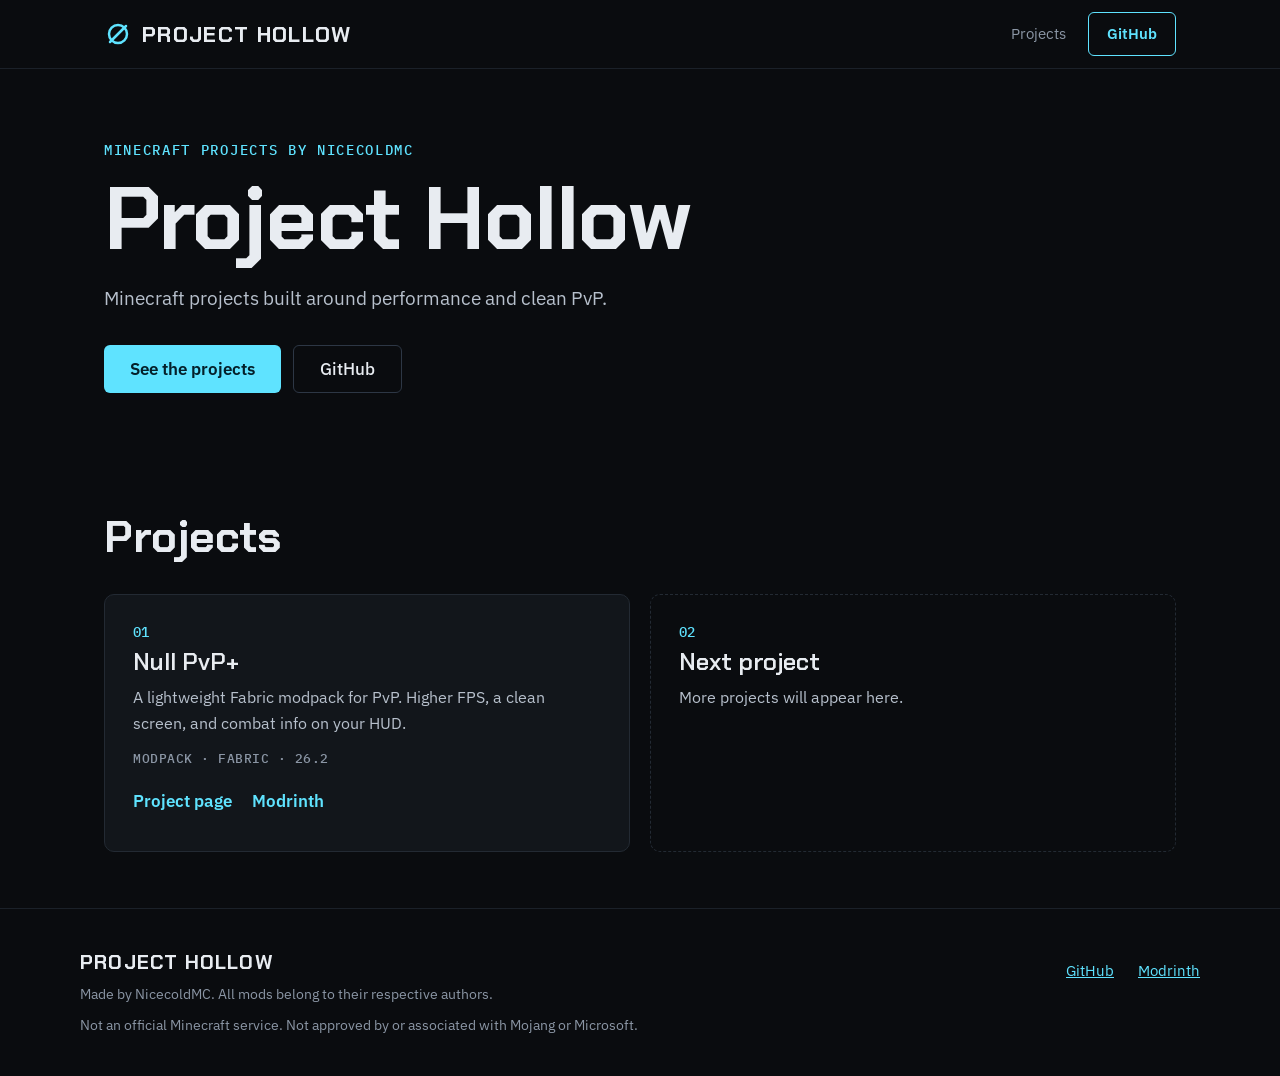
==== index.html @ 6f3ad471 "Add files via upload" ====
<!doctype html>
<html lang="en">
<head>
<meta charset="utf-8">
<meta name="viewport" content="width=device-width,initial-scale=1">
<title>Project Hollow</title>
<meta name="description" content="Minecraft projects by NicecoldMC, built around performance and clean PvP.">
<link href="https://fonts.googleapis.com/css2?family=Chakra+Petch:wght@600;700&family=IBM+Plex+Mono:wght@500&family=IBM+Plex+Sans:wght@400;500;600&display=swap" rel="stylesheet">
<link rel="stylesheet" href="style.css">
</head>
<body>

<header>
<div class="wrap">
<nav aria-label="Main">
<a class="brand" href="index.html">
<svg width="28" height="28" viewBox="0 0 28 28" aria-hidden="true"><circle cx="14" cy="14" r="9" fill="none" stroke="#5FE3FF" stroke-width="2.5"/><line x1="6" y1="22" x2="22" y2="6" stroke="#5FE3FF" stroke-width="2.5" stroke-linecap="round"/></svg>
<span>PROJECT HOLLOW</span>
</a>
<div class="links">
<a href="#projects">Projects</a>
<a class="pill" href="https://github.com/NicecoldMC">GitHub</a>
</div>
</nav>
</div>
</header>

<main>
<div class="wrap">

<section class="hero">
<div>
<div class="kicker">Minecraft projects by NicecoldMC</div>
<h1>Project Hollow</h1>
<p class="lede">Minecraft projects built around performance and clean PvP.</p>
<div class="actions">
<a class="btn btn-primary" href="#projects">See the projects</a>
<a class="btn btn-ghost" href="https://github.com/NicecoldMC">GitHub</a>
</div>
</div>
</section>

<section id="projects">
<h2>Projects</h2>
<div class="cards">
<div class="card">
<div class="num">01</div>
<h3>Null PvP+</h3>
<p>A lightweight Fabric modpack for PvP. Higher FPS, a clean screen, and combat info on your HUD.</p>
<div class="tags">MODPACK · FABRIC · 26.2</div>
<div class="row">
<a href="null-pvp.html">Project page</a>
<a href="https://modrinth.com/modpack/null-pvp">Modrinth</a>
</div>
</div>
<div class="card empty">
<div class="num">02</div>
<h3>Next project</h3>
<p>More projects will appear here.</p>
</div>
</div>
</section>

</div>
</main>

<footer>
<div class="wrap foot">
<div>
<div class="name">PROJECT HOLLOW</div>
<p>Made by NicecoldMC. All mods belong to their respective authors.</p>
<p>Not an official Minecraft service. Not approved by or associated with Mojang or Microsoft.</p>
</div>
<nav aria-label="Footer">
<a href="https://github.com/NicecoldMC">GitHub</a>
<a href="https://modrinth.com/modpack/null-pvp">Modrinth</a>
</nav>
</div>
</footer>

</body>
</html>
---- style.css ----
:root{--bg:#0A0C0F;--surface:#12161B;--border:#232A33;--line:#1B2129;--text:#E8ECF1;--soft:#B7C0CC;--muted:#8B96A5;--accent:#5FE3FF;--accent-ink:#04202A;--warn:#FFB454}
*,*::before,*::after{box-sizing:border-box}
html{scroll-behavior:smooth}
@media (prefers-reduced-motion:reduce){html{scroll-behavior:auto}}
body{margin:0;background:var(--bg);color:var(--text);font:17px/1.6 "IBM Plex Sans",system-ui,sans-serif}
a{color:var(--accent)}
a:hover{color:#B5F2FF}
:focus-visible{outline:2px solid var(--accent);outline-offset:3px}
h1,h2,h3{margin:0;font-family:"Chakra Petch",sans-serif;line-height:1.1}
h1{font-size:clamp(44px,7vw,88px);font-weight:700;letter-spacing:-.01em;line-height:1}
h2{font-size:clamp(30px,4vw,44px);font-weight:700}
h3{font-size:24px;font-weight:600}
p{margin:0}
.wrap{max-width:1120px;margin:0 auto;padding:0 24px}
.narrow{max-width:820px}
section{padding:56px 0}
.kicker{font:500 14px "IBM Plex Mono",monospace;letter-spacing:.12em;text-transform:uppercase;color:var(--accent)}
.lede{font-size:19px;color:var(--soft);max-width:540px}
.sub{color:var(--soft);max-width:620px;margin-top:12px}

/* header and navigation */
header{border-bottom:1px solid var(--line)}
nav{display:flex;flex-wrap:wrap;align-items:center;justify-content:space-between;gap:8px 24px;padding:12px 0}
.brand{display:flex;align-items:center;gap:10px;min-height:44px;color:var(--text);text-decoration:none;font:700 22px "Chakra Petch",sans-serif;letter-spacing:.06em}
.brand:hover{color:var(--text)}
.links{display:flex;flex-wrap:wrap;align-items:center;gap:0 16px}
.links a{display:inline-flex;align-items:center;min-height:44px;padding:0 6px;color:var(--muted);text-decoration:none;font-size:15px}
.links a:hover{color:var(--text)}
.links a.pill{padding:0 18px;border:1px solid var(--accent);border-radius:6px;color:var(--accent);font-weight:600}
.links a.pill:hover{color:#B5F2FF}

/* buttons */
.actions{display:flex;flex-wrap:wrap;gap:12px;margin-top:32px}
.btn{display:inline-flex;align-items:center;min-height:48px;padding:0 26px;border-radius:6px;text-decoration:none;font-weight:600}
.btn-primary{background:var(--accent);color:var(--accent-ink)}
.btn-primary:hover{color:var(--accent-ink);filter:brightness(1.1)}
.btn-ghost{border:1px solid #2D3745;color:var(--text);font-weight:500}
.btn-ghost:hover{color:var(--text);border-color:var(--accent)}

/* hero */
.hero{display:flex;flex-wrap:wrap;gap:48px;align-items:center;padding:72px 0 64px}
.hero>div{flex:1 1 340px;min-width:0}
.hero>div:first-child{flex-basis:480px}
.hero h1{margin:16px 0 20px}
.terminal{background:var(--surface);border:1px solid var(--border);border-radius:12px;padding:28px;font:500 15px/1.9 "IBM Plex Mono",monospace}
.terminal .row{display:flex;gap:16px}
.terminal .k{width:110px;color:var(--muted)}
.terminal .accent{color:var(--accent)}
.terminal .gap{margin-top:12px}

/* cards */
.cards{display:flex;flex-wrap:wrap;gap:20px;margin-top:32px}
.card{flex:1 1 300px;min-width:0;background:var(--surface);border:1px solid var(--border);border-radius:10px;padding:28px}
.card .num{font:500 14px "IBM Plex Mono",monospace;color:var(--accent)}
.card h3{margin:8px 0 10px}
.card p{font-size:16px;color:var(--soft)}
.card .tags{margin:14px 0 12px;font:500 13px "IBM Plex Mono",monospace;color:var(--muted);letter-spacing:.04em}
.card .row{display:flex;flex-wrap:wrap;gap:0 20px}
.card .row a{display:inline-flex;align-items:center;min-height:44px;font-weight:600;text-decoration:none}
.card.empty{background:transparent;border-style:dashed}

/* mod lists */
.mods-group{margin-top:40px}
.mods-group h3{margin-bottom:16px}
.mods{list-style:none;margin:0;padding:0;display:flex;flex-wrap:wrap;gap:12px}
.mods li{flex:1 1 240px;min-width:0;background:var(--surface);border:1px solid var(--border);border-radius:8px;padding:14px 16px}
.mods .n{display:block;font:500 15px "IBM Plex Mono",monospace}
.mods .d{display:block;font-size:14px;color:var(--muted)}

/* warning note */
.note{background:#1A1406;border:1px solid #6B4A12;border-radius:10px;padding:24px 28px}
.note h3{font-size:22px;color:var(--warn);margin-bottom:8px}
.note p{font-size:16px;color:#E8D9BE}

/* install steps */
.steps{display:flex;flex-wrap:wrap;gap:20px;margin-top:32px}
.step{flex:1 1 300px;min-width:0;border-top:2px solid var(--accent);padding-top:16px}
.step .num{font:500 14px "IBM Plex Mono",monospace;color:var(--accent)}
.step h3{font-size:22px;margin:6px 0 8px}
.step p{font-size:16px;color:var(--soft)}

/* FAQ */
.faq{margin-top:24px}
details{border-top:1px solid var(--border);padding:4px 0}
details:last-of-type{border-bottom:1px solid var(--border)}
summary{display:flex;justify-content:space-between;align-items:center;gap:16px;min-height:56px;font-size:18px;font-weight:500;cursor:pointer;list-style:none}
summary::-webkit-details-marker{display:none}
summary::after{content:"+";font-size:24px;color:var(--accent);transition:transform .15s}
details[open] summary::after{transform:rotate(45deg)}
details p{margin:0 0 16px;color:var(--soft)}

/* footer */
footer{border-top:1px solid var(--line)}
.foot{display:flex;flex-wrap:wrap;gap:24px;justify-content:space-between;padding:40px 0}
.foot>div{flex:1 1 320px;min-width:0}
.foot .name{font:700 20px "Chakra Petch",sans-serif;letter-spacing:.06em}
.foot p{margin-top:8px;font-size:14px;color:var(--muted)}
.foot nav{flex:0 1 auto;padding:0;gap:0 24px;justify-content:flex-start;align-items:flex-start}
.foot nav a{display:inline-flex;align-items:center;min-height:44px;font-size:15px}
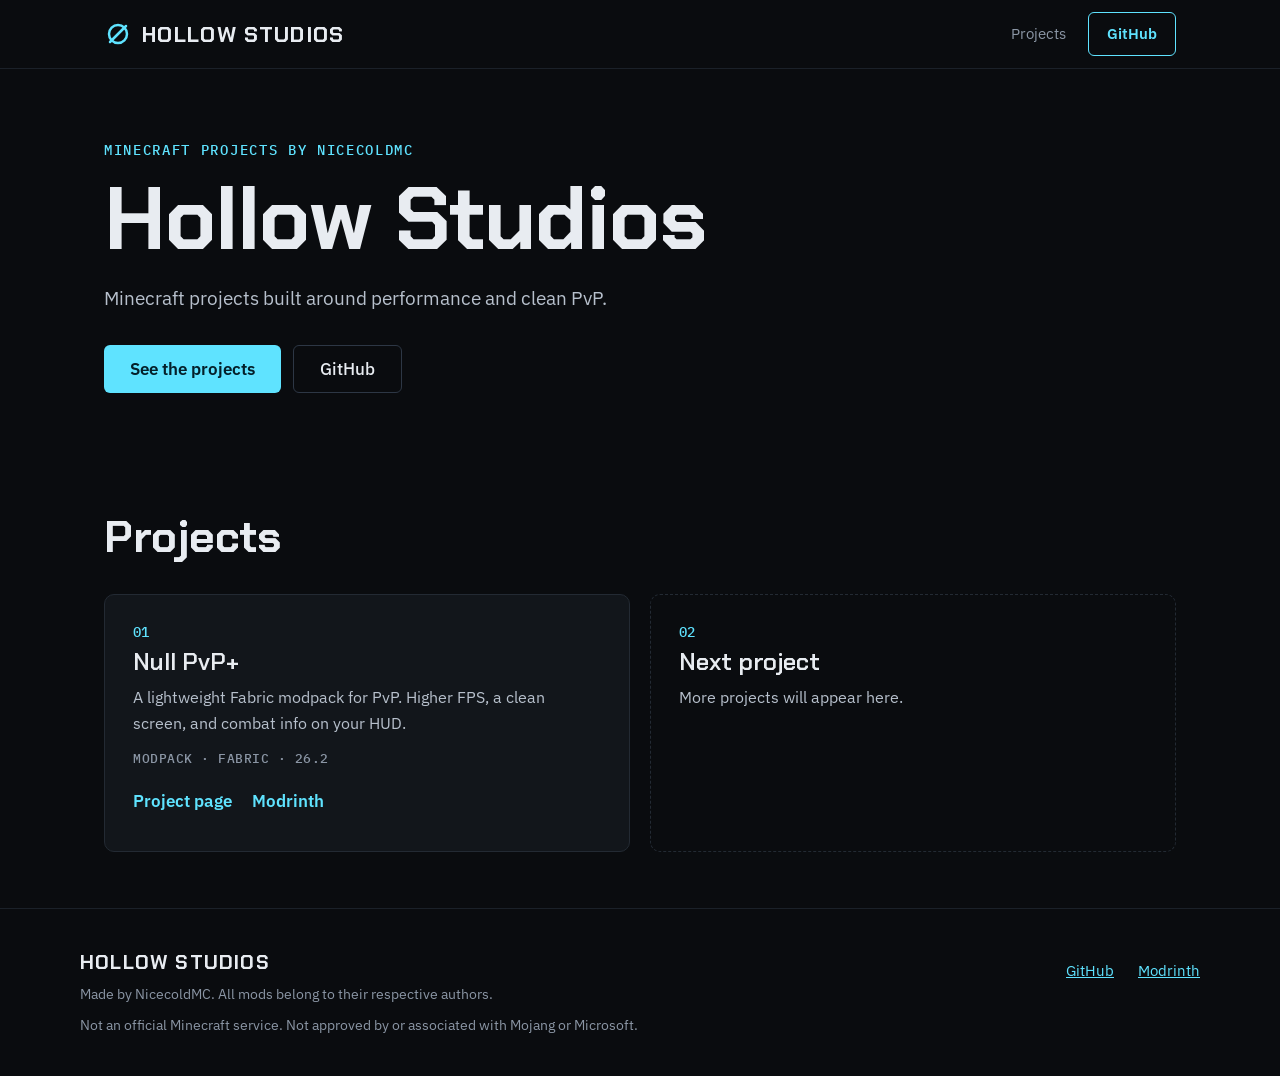
==== commit 25cab9d8: "Add files via upload" ====
--- a/index.html
+++ b/index.html
@@ -3,7 +3,7 @@
 <head>
 <meta charset="utf-8">
 <meta name="viewport" content="width=device-width,initial-scale=1">
-<title>Project Hollow</title>
+<title>Hollow Studios</title>
 <meta name="description" content="Minecraft projects by NicecoldMC, built around performance and clean PvP.">
 <link href="https://fonts.googleapis.com/css2?family=Chakra+Petch:wght@600;700&family=IBM+Plex+Mono:wght@500&family=IBM+Plex+Sans:wght@400;500;600&display=swap" rel="stylesheet">
 <link rel="stylesheet" href="style.css">
@@ -15,7 +15,7 @@
 <nav aria-label="Main">
 <a class="brand" href="index.html">
 <svg width="28" height="28" viewBox="0 0 28 28" aria-hidden="true"><circle cx="14" cy="14" r="9" fill="none" stroke="#5FE3FF" stroke-width="2.5"/><line x1="6" y1="22" x2="22" y2="6" stroke="#5FE3FF" stroke-width="2.5" stroke-linecap="round"/></svg>
-<span>PROJECT HOLLOW</span>
+<span>HOLLOW STUDIOS</span>
 </a>
 <div class="links">
 <a href="#projects">Projects</a>
@@ -31,7 +31,7 @@
 <section class="hero">
 <div>
 <div class="kicker">Minecraft projects by NicecoldMC</div>
-<h1>Project Hollow</h1>
+<h1>Hollow Studios</h1>
 <p class="lede">Minecraft projects built around performance and clean PvP.</p>
 <div class="actions">
 <a class="btn btn-primary" href="#projects">See the projects</a>
@@ -67,7 +67,7 @@
 <footer>
 <div class="wrap foot">
 <div>
-<div class="name">PROJECT HOLLOW</div>
+<div class="name">HOLLOW STUDIOS</div>
 <p>Made by NicecoldMC. All mods belong to their respective authors.</p>
 <p>Not an official Minecraft service. Not approved by or associated with Mojang or Microsoft.</p>
 </div>
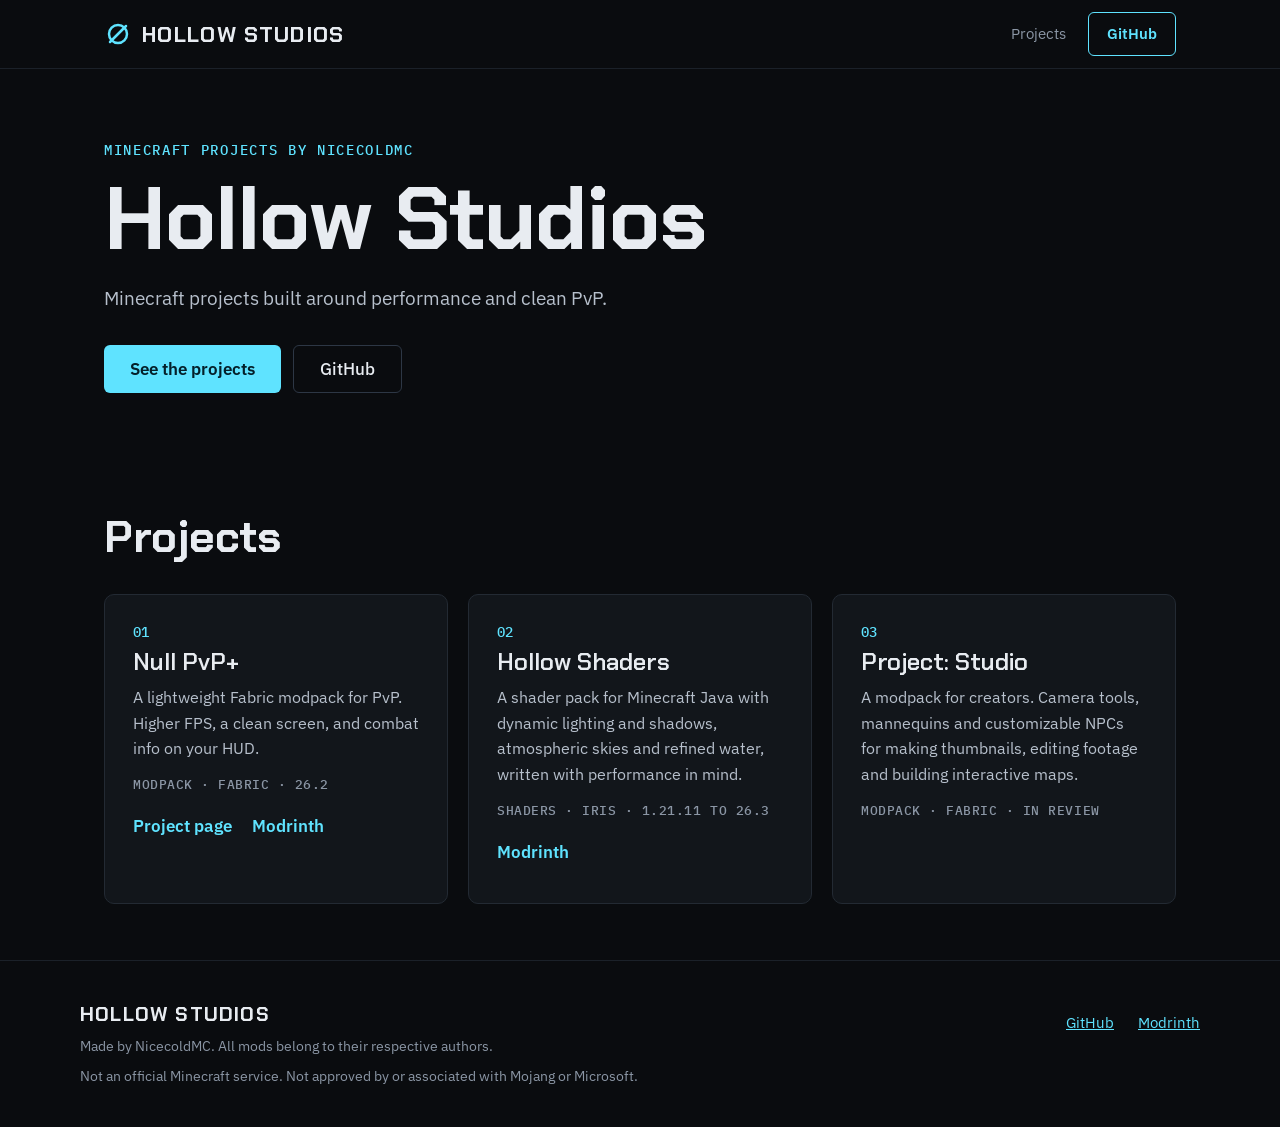
==== commit 5203945a: "Add files via upload" ====
--- a/index.html
+++ b/index.html
@@ -53,10 +53,20 @@
 <a href="https://modrinth.com/modpack/null-pvp">Modrinth</a>
 </div>
 </div>
-<div class="card empty">
+<div class="card">
 <div class="num">02</div>
-<h3>Next project</h3>
-<p>More projects will appear here.</p>
+<h3>Hollow Shaders</h3>
+<p>A shader pack for Minecraft Java with dynamic lighting and shadows, atmospheric skies and refined water, written with performance in mind.</p>
+<div class="tags">SHADERS · IRIS · 1.21.11 TO 26.3</div>
+<div class="row">
+<a href="https://modrinth.com/shader/cloud-shaders">Modrinth</a>
+</div>
+</div>
+<div class="card">
+<div class="num">03</div>
+<h3>Project: Studio</h3>
+<p>A modpack for creators. Camera tools, mannequins and customizable NPCs for making thumbnails, editing footage and building interactive maps.</p>
+<div class="tags">MODPACK · FABRIC · IN REVIEW</div>
 </div>
 </div>
 </section>
@@ -73,7 +83,7 @@
 </div>
 <nav aria-label="Footer">
 <a href="https://github.com/NicecoldMC">GitHub</a>
-<a href="https://modrinth.com/modpack/null-pvp">Modrinth</a>
+<a href="https://modrinth.com/organization/hollow">Modrinth</a>
 </nav>
 </div>
 </footer>
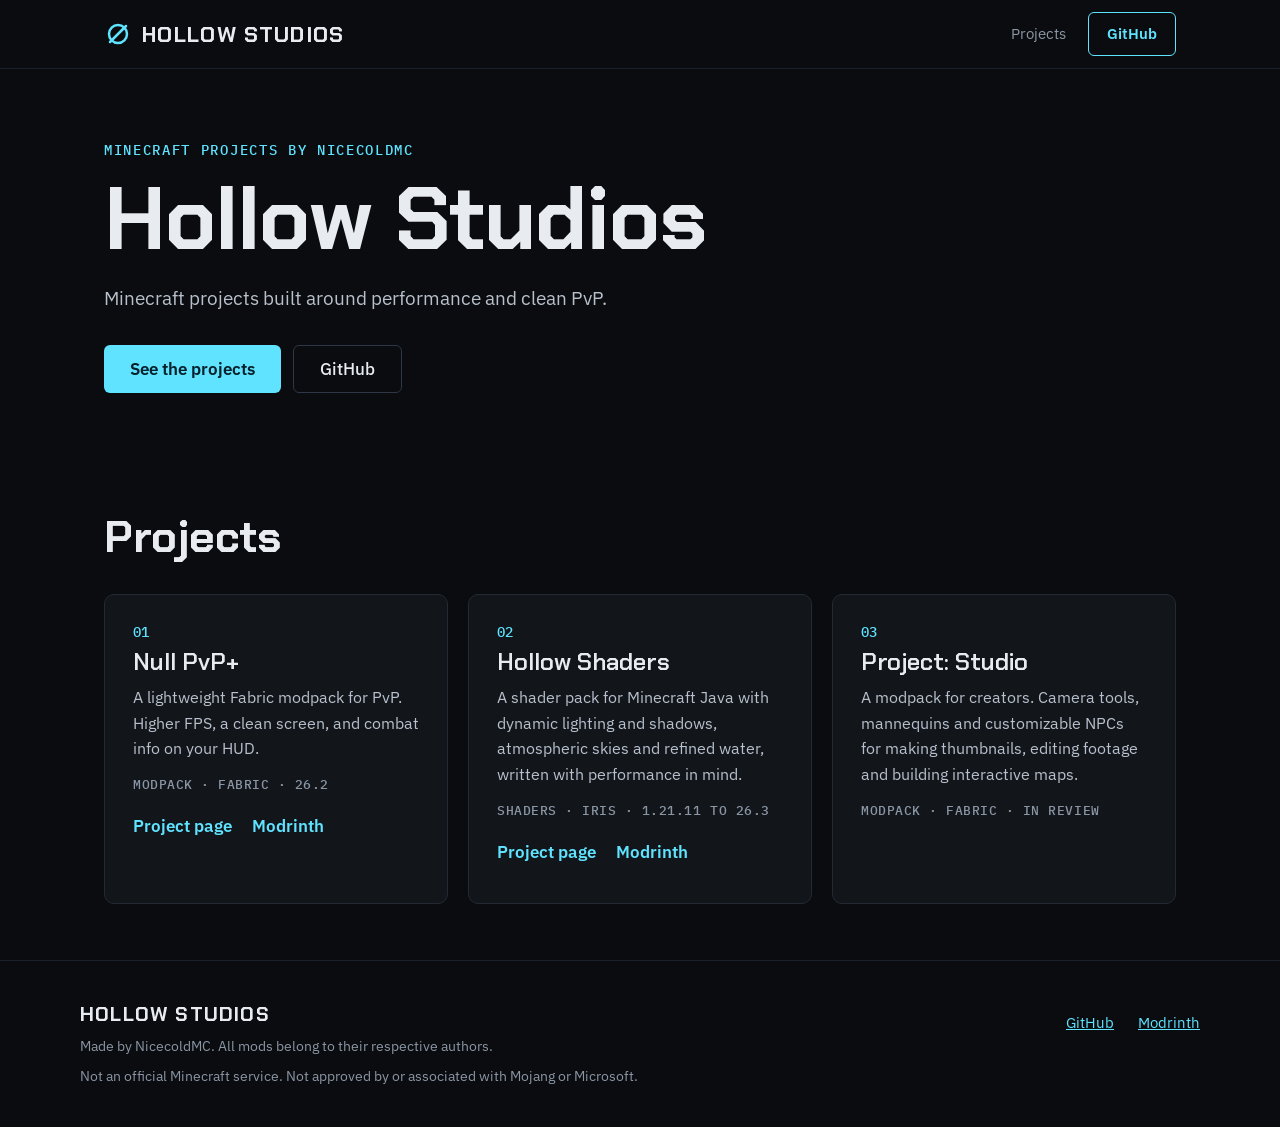
==== commit 9cb46392: "Add files via upload" ====
--- a/index.html
+++ b/index.html
@@ -59,6 +59,7 @@
 <p>A shader pack for Minecraft Java with dynamic lighting and shadows, atmospheric skies and refined water, written with performance in mind.</p>
 <div class="tags">SHADERS · IRIS · 1.21.11 TO 26.3</div>
 <div class="row">
+<a href="hollow-shaders.html">Project page</a>
 <a href="https://modrinth.com/shader/cloud-shaders">Modrinth</a>
 </div>
 </div>
